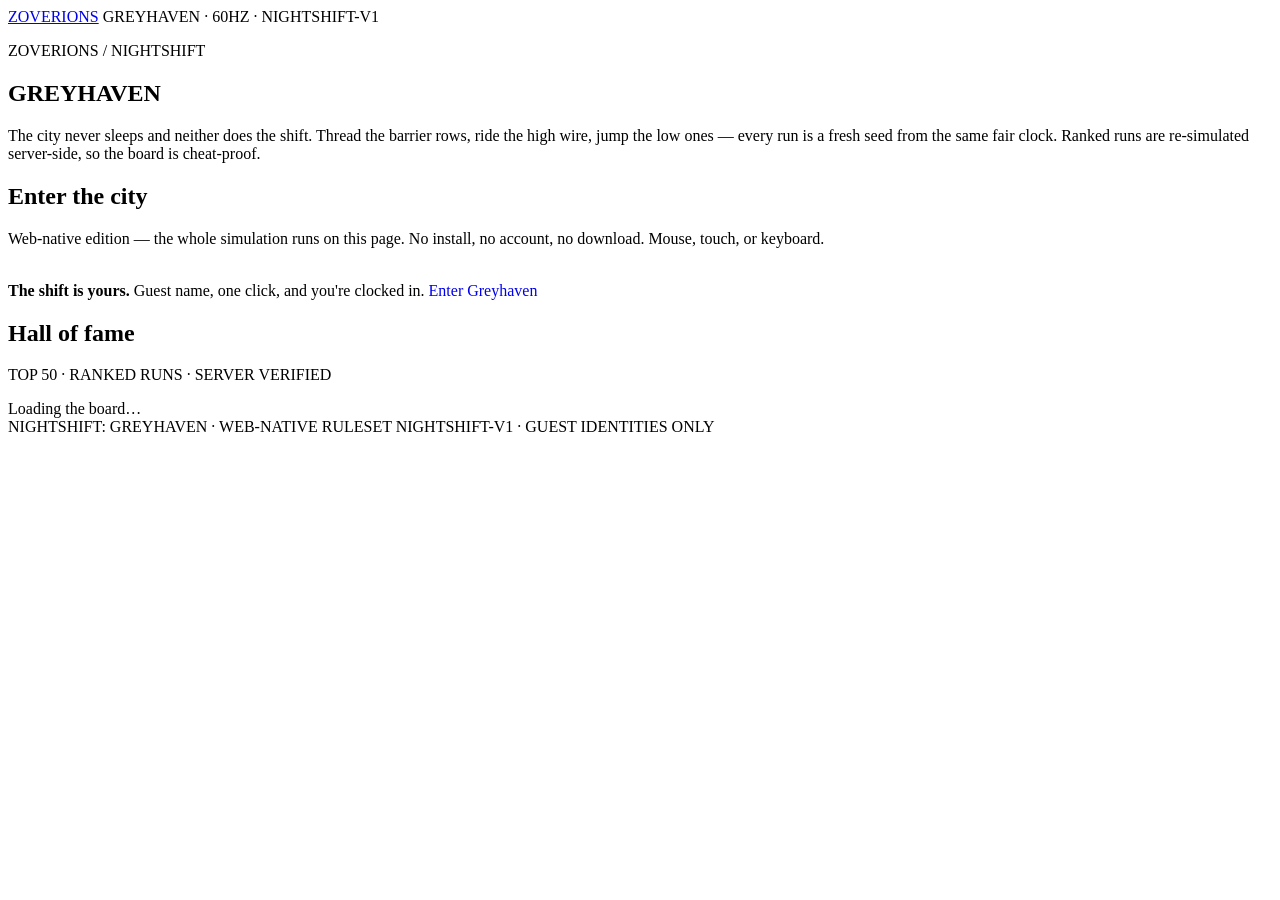
==== index.html @ 98717e77 "playtest build: index.html" ====
<!doctype html>
<html lang="en">
<head>
  <meta charset="utf-8">
  <meta name="viewport" content="width=device-width, initial-scale=1, viewport-fit=cover">
  <meta name="theme-color" content="#071017">
  <meta name="description" content="Nightshift: Greyhaven — a neon survival runner. Runs entirely in your browser; no install, no account.">
  <title>Nightshift: Greyhaven</title>
  <link rel="stylesheet" href="./nightshift.css">
  <link rel="stylesheet" href="./entrance/entrance.css">
</head>
<body>
  <div class="city-grid" aria-hidden="true"></div>
  <header class="masthead">
    <a class="wordmark" href="./index.html">ZOVERIONS</a>
    <!-- Rewind-clock entrance, preserved from the original site. Default disabled:
         data-nightshift-url stays empty and the element stays hidden until the
         hidden entrance passes its release gates. -->
    <div class="nightshift-entrance" data-nightshift-entrance data-nightshift-url="" hidden>
      <button class="nightshift-entrance__dial" data-rewind-dial type="button" aria-label="Rewind time to enter Nightshift">
        <span class="nightshift-entrance__ticks" aria-hidden="true"></span>
        <span class="nightshift-entrance__hand" aria-hidden="true"></span>
        <span class="nightshift-entrance__hub" aria-hidden="true"></span>
      </button>
      <span class="nightshift-entrance__clue">Some time can be returned.</span>
    </div>
    <span class="frequency">GREYHAVEN · 60HZ · NIGHTSHIFT-V1</span>
  </header>
  <main>
    <section class="hero">
      <p class="eyebrow">ZOVERIONS / NIGHTSHIFT</p>
      <h1>GREY<span>HAVEN</span></h1>
      <div class="signal-rule" aria-hidden="true"><i></i><i></i><i></i></div>
      <p class="lede">The city never sleeps and neither does the shift. Thread the barrier rows, ride the high wire, jump the low ones — every run is a fresh seed from the same fair clock. Ranked runs are re-simulated server-side, so the board is cheat-proof.</p>
    </section>
    <section class="stream-panel" aria-label="Play">
      <div class="panel-heading">
        <div>
          <h2>Enter the city</h2>
          <p class="lede">Web-native edition — the whole simulation runs on this page. No install, no account, no download. Mouse, touch, or keyboard.</p>
        </div>
        <span class="status-pip" aria-hidden="true"></span>
      </div>
      <div class="stream-message">
        <div>
          <strong>The shift is yours.</strong>
          <span>Guest name, one click, and you're clocked in.</span>
          <a class="enter-button" href="./play.html" style="display:inline-block; text-decoration:none; margin-top:18px;">Enter Greyhaven</a>
        </div>
      </div>
    </section>
    <section class="board-panel" aria-label="Hall of fame">
      <div class="panel-heading">
        <div>
          <h2>Hall of fame</h2>
          <p class="board-rule">TOP 50 · RANKED RUNS · SERVER VERIFIED</p>
        </div>
        <span class="status-pip" aria-hidden="true"></span>
      </div>
      <div id="board-state" class="board-state">Loading the board…</div>
      <div class="board-scroll"><table hidden id="board-table">
        <thead><tr><th>Rank</th><th>Name</th><th>Score</th><th>Ticks</th><th>Date</th></tr></thead>
        <tbody id="board-body"></tbody>
      </table></div>
    </section>
  </main>
  <footer>
    <span>NIGHTSHIFT: GREYHAVEN · WEB-NATIVE</span>
    <span>RULESET NIGHTSHIFT-V1 · GUEST IDENTITIES ONLY</span>
  </footer>
  <script type="module" src="./entrance/entrance.js"></script>
  <script type="module">
    import { fetchBoard } from './js/api.js';
    const cfg = await fetch('./config.json', { cache: 'no-store' }).then(r => r.ok ? r.json() : {}).catch(() => ({}));
    const apiBase = cfg.apiBase || '';
    const boardState = document.getElementById('board-state');
    const boardTable = document.getElementById('board-table');
    const boardBody = document.getElementById('board-body');
    if (!apiBase) { boardState.textContent = 'Ranked board is offline — the game is still fully playable.'; }
    else try {
      const data = await fetchBoard(apiBase, 50);
      const rows = data.entries || [];
      if (!rows.length) { boardState.textContent = 'No ranked shifts yet. Yours could be first.'; }
      else {
        boardState.hidden = true; boardTable.hidden = false;
        for (const e of rows) {
          const tr = document.createElement('tr');
          if (e.rank <= 10) tr.classList.add('top-ten');
          if (e.rank === 1) tr.classList.add('place-1');
          const medal = e.rank === 1 ? '<span class="podium podium--gold">GOLD</span>' : e.rank === 2 ? '<span class="podium podium--silver">SILVER</span>' : e.rank === 3 ? '<span class="podium podium--bronze">BRONZE</span>' : `<span class="rank-number">${e.rank}</span>`;
          tr.innerHTML = `<td>${medal}</td><th scope="row"></th><td></td><td></td><td></td>`;
          tr.children[1].textContent = e.name; tr.children[2].textContent = e.score.toLocaleString();
          tr.children[3].textContent = e.ticks.toLocaleString(); tr.children[4].textContent = new Date(e.createdAt).toLocaleDateString();
          boardBody.appendChild(tr);
        }
      }
    } catch { boardState.textContent = 'The board is unreachable right now — the game is still fully playable.'; }
  </script>
</body>
</html>
---- entrance/entrance.css ----
.nightshift-entrance { --ns-cyan: #72f7e8; --ns-amber: #ffb54a; display: inline-flex; align-items: center; gap: 10px; margin-inline-start: auto; color: inherit; }
.nightshift-entrance[hidden] { display: none !important; }
.nightshift-entrance__dial { position: relative; width: 42px; height: 42px; flex: 0 0 42px; padding: 0; border: 1px solid color-mix(in srgb, var(--ns-cyan) 54%, transparent); border-radius: 50%; background: rgba(4,15,20,.58); color: var(--ns-cyan); cursor: grab; touch-action: none; }
.nightshift-entrance__dial:active { cursor: grabbing; }
.nightshift-entrance__dial:focus-visible { outline: 2px solid var(--ns-amber); outline-offset: 4px; }
.nightshift-entrance__ticks { position: absolute; inset: 4px; border-radius: 50%; background: repeating-conic-gradient(from 0deg, currentColor 0 1deg, transparent 1deg 30deg); mask: radial-gradient(circle, transparent 0 12px, #000 12px 14px, transparent 14px); opacity: .65; }
.nightshift-entrance__hand { position: absolute; width: 1px; height: 13px; left: calc(50% - .5px); top: 7px; background: var(--ns-amber); transform-origin: 50% 100%; transform: rotate(28deg); box-shadow: 0 0 8px var(--ns-amber); }
.nightshift-entrance__hub { position: absolute; width: 5px; height: 5px; left: calc(50% - 2.5px); top: calc(50% - 2.5px); background: currentColor; border-radius: 50%; box-shadow: 0 0 8px currentColor; }
.nightshift-entrance__clue { max-width: 16ch; font-size: .7rem; line-height: 1.25; letter-spacing: .04em; opacity: .68; }
.nightshift-entrance--opening .nightshift-entrance__hand { transform: rotate(-332deg); transition: transform .5s cubic-bezier(.2,.8,.2,1); }
@media (prefers-reduced-motion: reduce) { .nightshift-entrance--opening .nightshift-entrance__hand { transition: none; } }
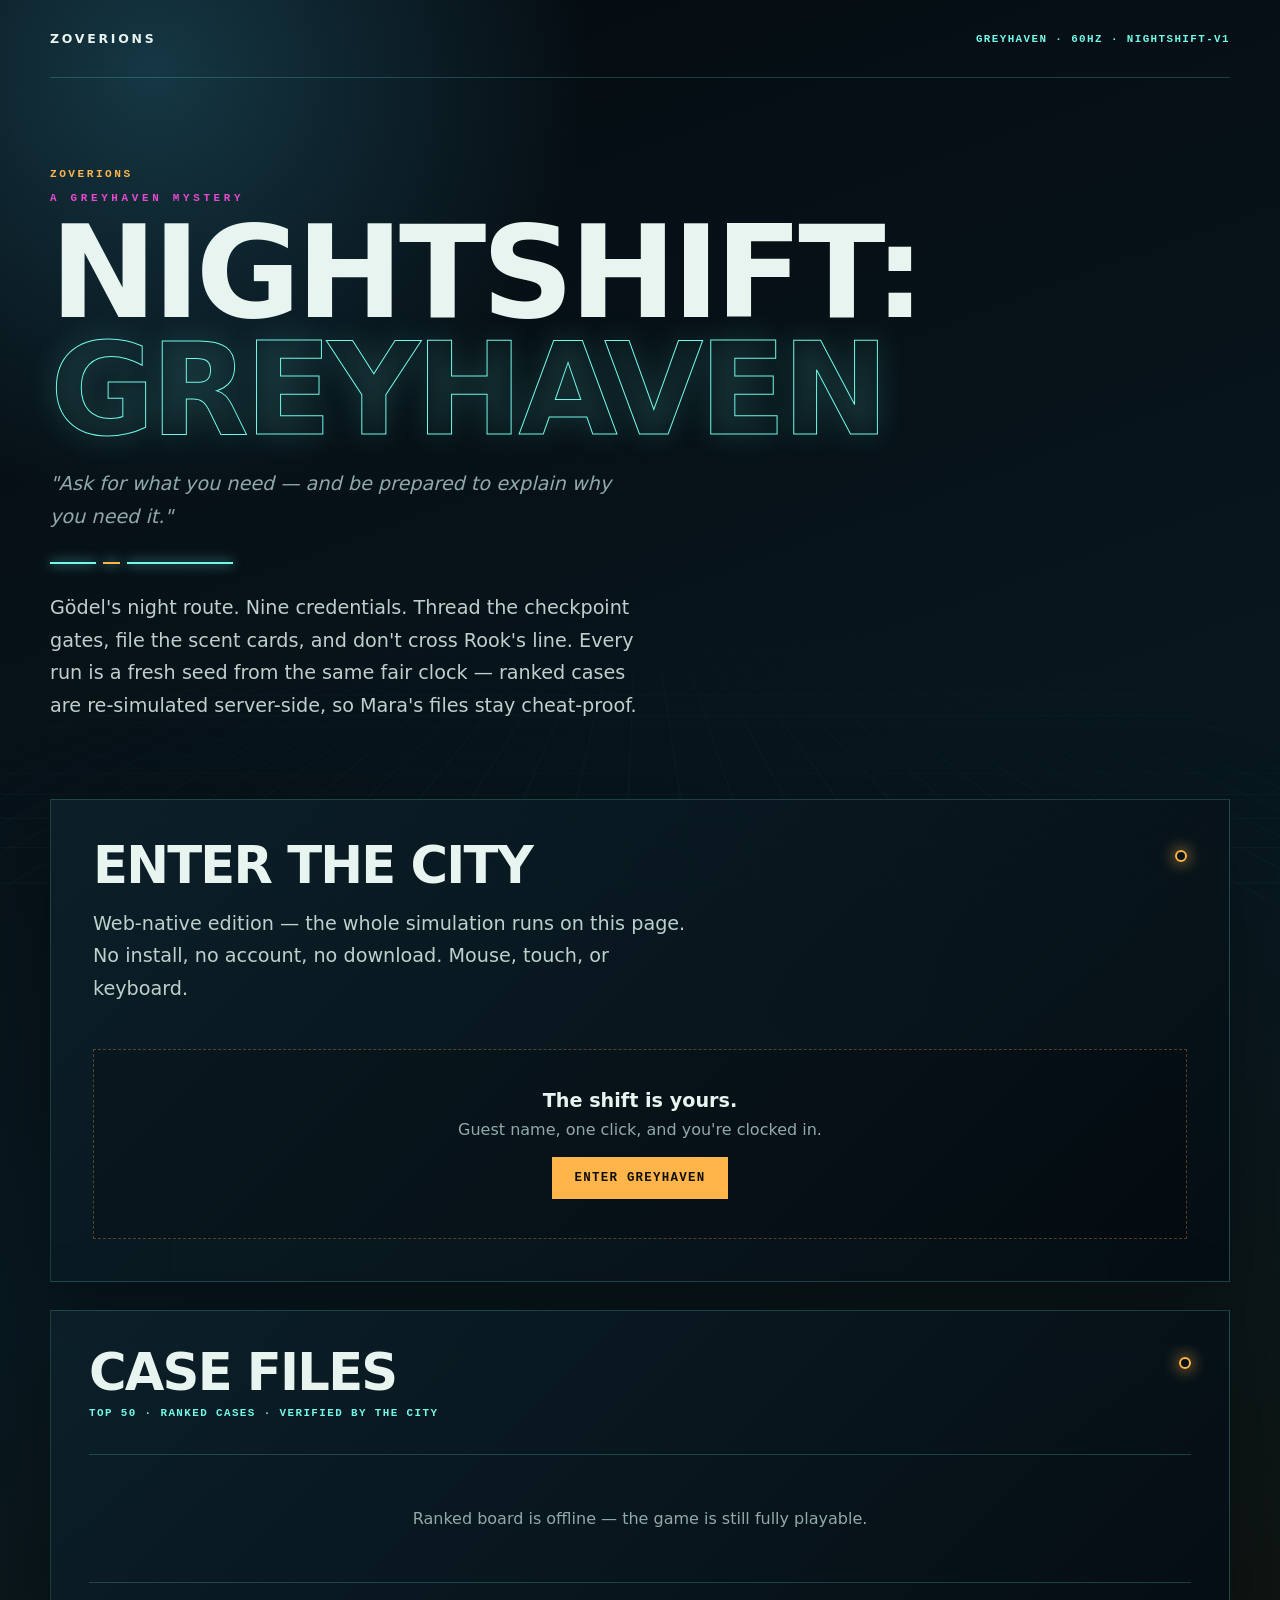
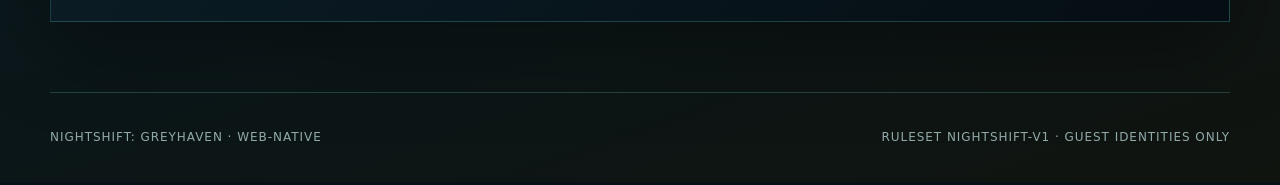
==== commit be97b97b: "Update playtest: dotted-trail path following, dog hazard, nine lives" ====
--- a/index.html
+++ b/index.html
@@ -28,10 +28,12 @@
   </header>
   <main>
     <section class="hero">
-      <p class="eyebrow">ZOVERIONS / NIGHTSHIFT</p>
-      <h1>GREY<span>HAVEN</span></h1>
+      <p class="eyebrow">ZOVERIONS</p>
+      <p class="kicker" style="color: var(--magenta); font: 700 .68rem ui-monospace, monospace; letter-spacing: .34em; margin: 0 0 10px;">A GREYHAVEN MYSTERY</p>
+      <h1>NIGHTSHIFT: <span>GREYHAVEN</span></h1>
+      <p class="lede" style="font-style: italic; color: var(--muted);">"Ask for what you need — and be prepared to explain why you need it."</p>
       <div class="signal-rule" aria-hidden="true"><i></i><i></i><i></i></div>
-      <p class="lede">The city never sleeps and neither does the shift. Thread the barrier rows, ride the high wire, jump the low ones — every run is a fresh seed from the same fair clock. Ranked runs are re-simulated server-side, so the board is cheat-proof.</p>
+      <p class="lede">Gödel's night route. Nine credentials. Thread the checkpoint gates, file the scent cards, and don't cross Rook's line. Every run is a fresh seed from the same fair clock — ranked cases are re-simulated server-side, so Mara's files stay cheat-proof.</p>
     </section>
     <section class="stream-panel" aria-label="Play">
       <div class="panel-heading">
@@ -49,11 +51,11 @@
         </div>
       </div>
     </section>
-    <section class="board-panel" aria-label="Hall of fame">
+    <section class="board-panel" aria-label="Case files">
       <div class="panel-heading">
         <div>
-          <h2>Hall of fame</h2>
-          <p class="board-rule">TOP 50 · RANKED RUNS · SERVER VERIFIED</p>
+          <h2>Case files</h2>
+          <p class="board-rule">TOP 50 · RANKED CASES · VERIFIED BY THE CITY</p>
         </div>
         <span class="status-pip" aria-hidden="true"></span>
       </div>
--- a/nightshift.css
+++ b/nightshift.css
@@ -0,0 +1,79 @@
+:root {
+  color-scheme: dark;
+  --ink: #071017;
+  --panel: rgba(9, 22, 30, .92);
+  --panel-2: #0d2029;
+  --cyan: #72f7e8;
+  --cyan-deep: #25d8ff;
+  --magenta: #e74ad1;
+  --purple: #9b5cf6;
+  --amber: #ffb54a;
+  --coral: #ff6f61;
+  --paper: #e8f4ef;
+  --muted: #91aaa9;
+  --line: rgba(114, 247, 232, .2);
+  --line-magenta: rgba(231, 74, 209, .25);
+  font-family: "Arial Narrow", "Roboto Condensed", system-ui, sans-serif;
+  background: var(--ink);
+  color: var(--paper);
+}
+
+* { box-sizing: border-box; }
+body { margin: 0; min-height: 100vh; overflow-x: hidden; background: radial-gradient(circle at 12% 4%, #153744 0, transparent 27rem), linear-gradient(160deg, #050b10, #081820 60%, #10140f); }
+.city-grid { position: fixed; inset: 0; pointer-events: none; opacity: .17; background-image: linear-gradient(var(--line) 1px, transparent 1px), linear-gradient(90deg, var(--line) 1px, transparent 1px); background-size: 42px 42px; transform: perspective(500px) rotateX(53deg) scale(1.7); transform-origin: center bottom; mask-image: linear-gradient(to bottom, transparent, #000); }
+.masthead, main, footer { position: relative; z-index: 1; width: min(1180px, calc(100% - 32px)); margin-inline: auto; }
+.masthead { min-height: 78px; display: flex; align-items: center; justify-content: space-between; border-bottom: 1px solid var(--line); }
+.wordmark { color: var(--paper); text-decoration: none; letter-spacing: .22em; font-size: .78rem; font-weight: 800; }
+.frequency, .board-rule { color: var(--cyan); font: 600 .68rem ui-monospace, monospace; letter-spacing: .13em; }
+main { padding-block: clamp(44px, 7vw, 92px) 70px; }
+.hero { max-width: 780px; margin-bottom: clamp(38px, 7vw, 76px); }
+.eyebrow { color: var(--amber); font: 700 .7rem ui-monospace, monospace; letter-spacing: .22em; margin: 0 0 12px; }
+h1, h2 { margin: 0; text-transform: uppercase; line-height: .92; letter-spacing: -.035em; }
+h1 { font-size: clamp(3.5rem, 10vw, 8.8rem); max-width: 8ch; }
+h1 span { color: transparent; -webkit-text-stroke: 1px var(--cyan); text-shadow: 0 0 32px rgba(114,247,232,.16); }
+h2 { font-size: clamp(1.8rem, 4vw, 3.2rem); }
+.lede { max-width: 600px; color: #bed0cc; line-height: 1.7; font-size: clamp(1rem, 2vw, 1.2rem); }
+.signal-rule { display: flex; gap: 7px; align-items: center; width: 190px; height: 20px; }
+.signal-rule i { display: block; height: 2px; background: var(--cyan); box-shadow: 0 0 12px var(--cyan); }
+.signal-rule i:nth-child(1) { width: 24%; } .signal-rule i:nth-child(2) { width: 9%; background: var(--amber); } .signal-rule i:nth-child(3) { width: 56%; }
+.stream-panel, .board-panel { border: 1px solid var(--line); background: linear-gradient(135deg, rgba(12,32,41,.96), rgba(5,14,20,.96)); box-shadow: 0 24px 80px rgba(0,0,0,.34); }
+.stream-panel { padding: clamp(22px, 4vw, 42px); margin-bottom: 28px; }
+.board-panel { padding: clamp(22px, 4vw, 38px); }
+.panel-heading { display: flex; align-items: flex-start; justify-content: space-between; gap: 20px; margin-bottom: 24px; }
+.status-pip { width: 12px; height: 12px; margin-top: 8px; border: 2px solid var(--amber); border-radius: 50%; box-shadow: 0 0 16px var(--amber); }
+.stream-message { min-height: 190px; display: grid; place-content: center; text-align: center; border: 1px dashed rgba(255,181,74,.3); background: rgba(0,0,0,.18); color: var(--muted); }
+.stream-message strong { display: block; color: var(--paper); font-size: 1.2rem; margin-bottom: 8px; }
+.stream-message span { display: block; }
+.enter-button { margin-top: 18px; border: 1px solid var(--amber); background: var(--amber); color: #11100b; padding: 13px 22px; font: 800 .78rem ui-monospace, monospace; letter-spacing: .1em; text-transform: uppercase; cursor: pointer; }
+.enter-button:hover, .enter-button:focus-visible { background: var(--cyan); border-color: var(--cyan); outline: 3px solid rgba(114,247,232,.22); outline-offset: 3px; }
+.stream-stage { aspect-ratio: 16 / 9; min-height: 420px; background: #000; border: 1px solid var(--cyan); }
+.stream-stage iframe { display: block; width: 100%; height: 100%; border: 0; }
+.privacy-note { color: var(--muted); margin: -10px 0 24px; font-size: .9rem; }
+.board-state { padding: 54px 20px; text-align: center; color: var(--muted); border-block: 1px solid var(--line); }
+.board-scroll { overflow-x: auto; }
+table { width: 100%; border-collapse: collapse; font-variant-numeric: tabular-nums; }
+th, td { text-align: right; padding: 14px 12px; border-bottom: 1px solid rgba(114,247,232,.1); }
+th:nth-child(2), tbody th { text-align: left; }
+thead th { color: var(--muted); text-transform: uppercase; font: 600 .65rem ui-monospace, monospace; letter-spacing: .09em; }
+tbody tr { color: #aec0bd; }
+tbody tr.top-ten { color: var(--paper); background: rgba(114,247,232,.035); }
+tbody tr.place-1 { background: rgba(255,181,74,.12); }
+.podium { display: inline-block; min-width: 64px; padding: 4px 6px; text-align: center; border: 1px solid currentColor; font: 800 .62rem ui-monospace, monospace; letter-spacing: .08em; }
+.podium--gold { color: #ffd166; } .podium--silver { color: #d4e0e5; } .podium--bronze { color: #de9065; }
+.rank-number { color: var(--muted); font-family: ui-monospace, monospace; }
+footer { min-height: 90px; display: flex; justify-content: space-between; align-items: center; gap: 16px; border-top: 1px solid var(--line); color: var(--muted); font-size: .75rem; letter-spacing: .08em; }
+[hidden] { display: none !important; }
+
+@media (max-width: 720px) {
+  .masthead { min-height: 64px; }
+  .frequency { display: none; }
+  .stream-stage { min-height: 58vh; aspect-ratio: 9 / 16; }
+  th, td { padding: 12px 9px; }
+  thead th:nth-child(5), thead th:nth-child(6), tbody td:nth-child(5), tbody td:nth-child(6) { display: none; }
+  footer { align-items: flex-start; flex-direction: column; justify-content: center; }
+}
+
+@media (prefers-reduced-motion: no-preference) {
+  .status-pip { animation: signal 2.2s ease-in-out infinite; }
+  @keyframes signal { 50% { opacity: .35; box-shadow: 0 0 4px var(--amber); } }
+}
